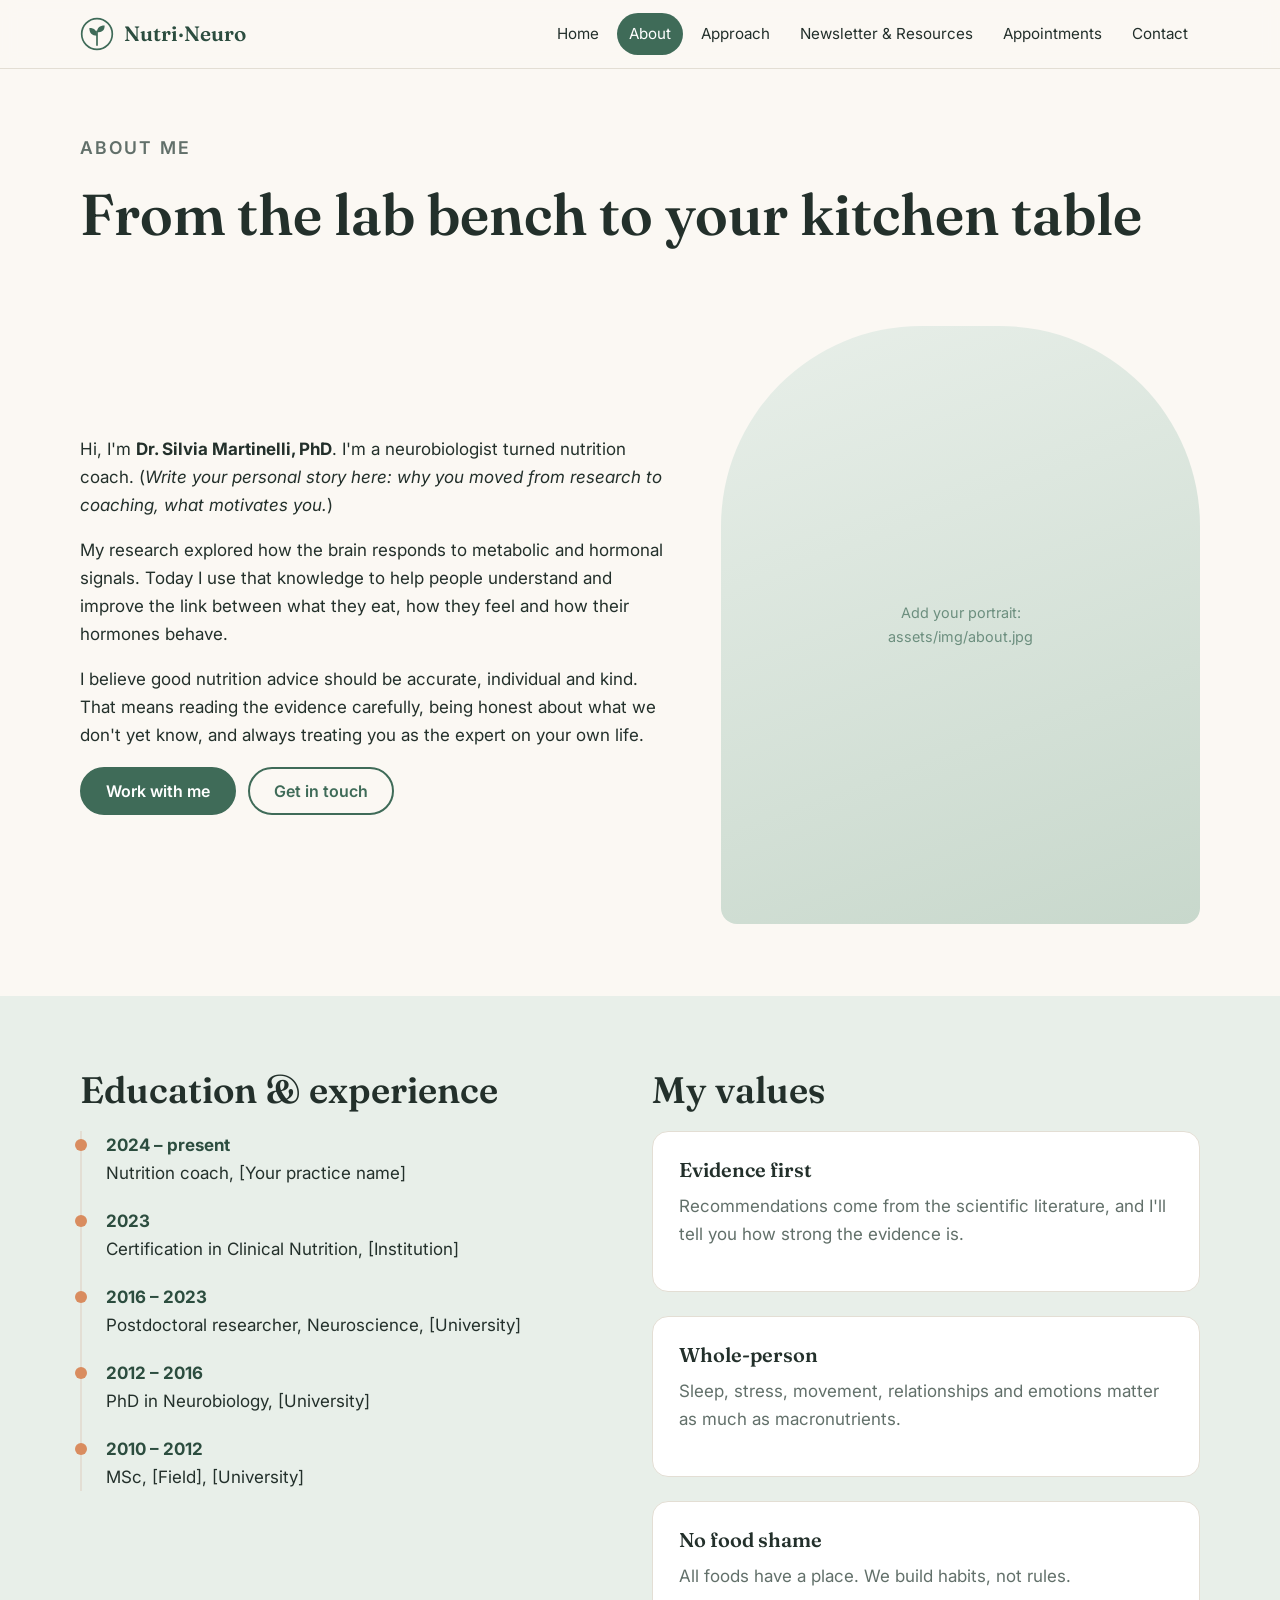
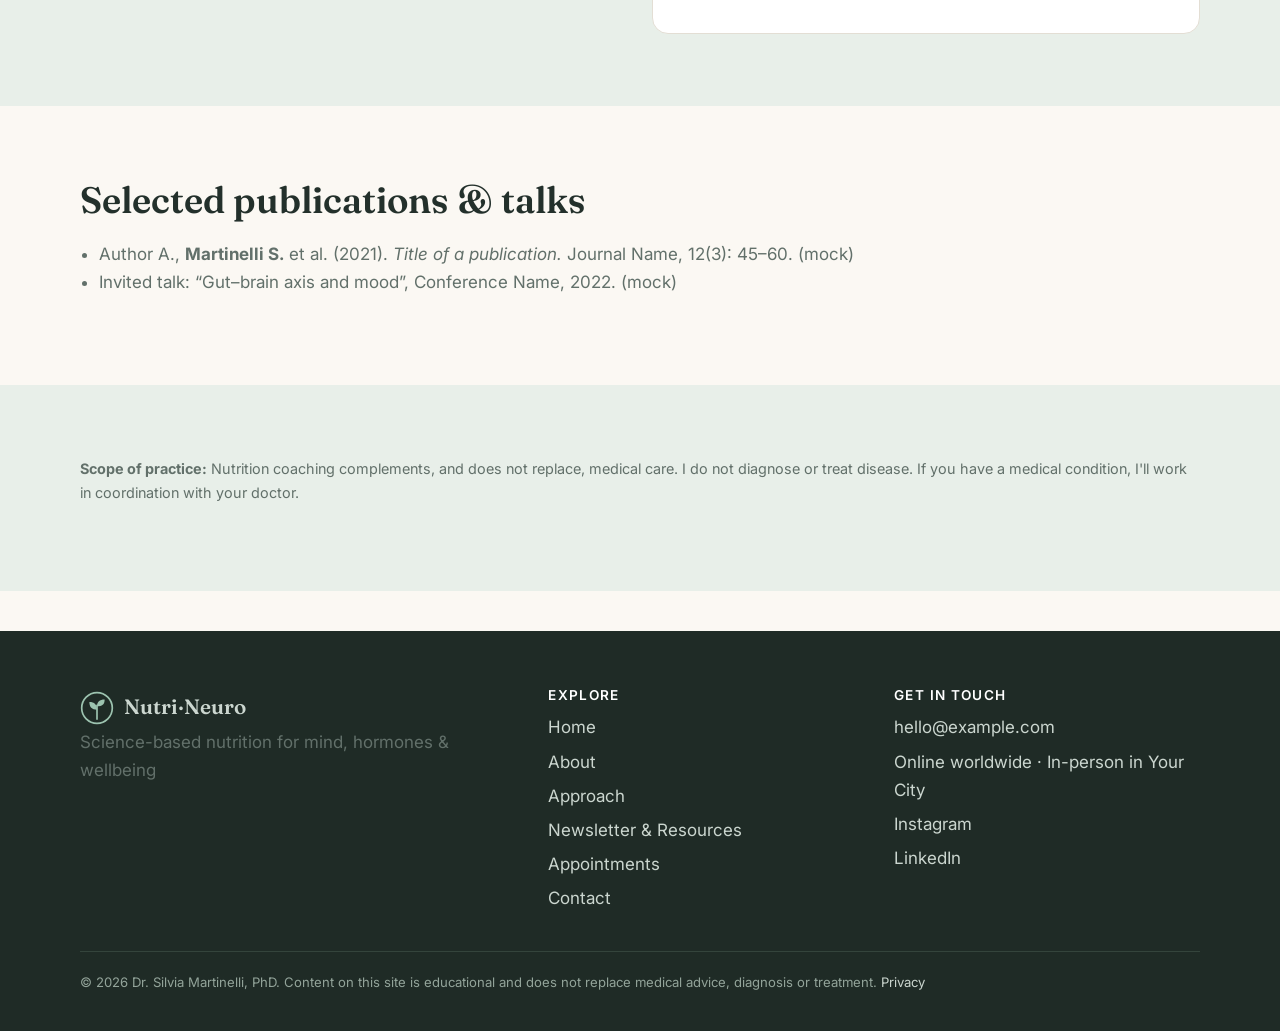
==== about.html @ 39a1ca8b "Add files via upload" ====
<!doctype html>
<html lang="en">
<head>
<meta charset="utf-8">
<meta name="viewport" content="width=device-width, initial-scale=1">
<title>About – Nutri·Neuro</title>
<meta name="description" content="Neurobiologist and nutrition coach: my story, training and philosophy.">
<link rel="preconnect" href="https://fonts.googleapis.com">
<link href="https://fonts.googleapis.com/css2?family=Fraunces:ital,opsz,wght@0,9..144,500;0,9..144,600;1,9..144,500&family=Inter:wght@400;500;600&display=swap" rel="stylesheet">
<link rel="stylesheet" href="assets/css/style.css">
</head>
<body>
<header id="site-header"></header>
<main>

<div class="container page-head"><p class="eyebrow">About me</p><h1>From the lab bench to your kitchen table</h1></div>
<section style="padding-top:24px"><div class="container split">
  <div>
    <p>Hi, I'm <strong data-site="coachName">Dr. Silvia Martinelli, PhD</strong>. I'm a neurobiologist turned nutrition coach. (<em>Write your personal story here: why you moved from research to coaching, what motivates you.</em>)</p>
    <p>My research explored how the brain responds to metabolic and hormonal signals. Today I use that knowledge to help people understand and improve the link between what they eat, how they feel and how their hormones behave.</p>
    <p>I believe good nutrition advice should be accurate, individual and kind. That means reading the evidence carefully, being honest about what we don't yet know, and always treating you as the expert on your own life.</p>
    <div class="btn-row"><a class="btn" href="appointments.html">Work with me</a><a class="btn ghost" href="contact.html">Get in touch</a></div>
  </div>
  <div class="photo"><span>Add your portrait:<br>assets/img/about.jpg</span></div>
</div></section>

<section class="alt"><div class="container grid g2">
  <div>
    <h2>Education &amp; experience</h2>
    <div class="timeline">
      <div><strong>2024 – present</strong><br>Nutrition coach, [Your practice name]</div>
      <div><strong>2023</strong><br>Certification in Clinical Nutrition, [Institution]</div>
      <div><strong>2016 – 2023</strong><br>Postdoctoral researcher, Neuroscience, [University]</div>
      <div><strong>2012 – 2016</strong><br>PhD in Neurobiology, [University]</div>
      <div><strong>2010 – 2012</strong><br>MSc, [Field], [University]</div>
    </div>
  </div>
  <div>
    <h2>My values</h2>
    <div class="grid">
      <div class="card"><h3>Evidence first</h3><p>Recommendations come from the scientific literature, and I'll tell you how strong the evidence is.</p></div>
      <div class="card"><h3>Whole-person</h3><p>Sleep, stress, movement, relationships and emotions matter as much as macronutrients.</p></div>
      <div class="card"><h3>No food shame</h3><p>All foods have a place. We build habits, not rules.</p></div>
    </div>
  </div>
</div></section>

<section><div class="container">
  <h2>Selected publications &amp; talks</h2>
  <ul class="list"><li>Author A., <strong>Martinelli S.</strong> et al. (2021). <em>Title of a publication.</em> Journal Name, 12(3): 45–60. (mock)</li>
  <li>Invited talk: “Gut–brain axis and mood”, Conference Name, 2022. (mock)</li></ul>
</div></section>
<section class="alt"><div class="container"><p class="muted small"><strong>Scope of practice:</strong> Nutrition coaching complements, and does not replace, medical care. I do not diagnose or treat disease. If you have a medical condition, I'll work in coordination with your doctor.</p></div></section>

</main>
<footer id="site-footer"></footer>
<script src="assets/js/config.js"></script>
<script src="assets/js/layout.js"></script>
</body>
</html>
---- assets/css/style.css ----
/* ---- Colours & fonts: change these variables to re-theme the whole site ---- */
:root {
  --bg: #fbf8f3;          /* warm cream */
  --surface: #ffffff;
  --ink: #23302b;         /* deep green-charcoal */
  --muted: #62706a;
  --primary: #3f6b58;     /* sage / forest green */
  --primary-dark: #2c4d3f;
  --accent: #d98c5f;      /* terracotta */
  --soft: #e8efe9;        /* pale sage */
  --line: #e3ded4;
  --radius: 16px;
  --serif: "Fraunces", Georgia, serif;
  --sans: "Inter", system-ui, -apple-system, "Segoe UI", sans-serif;
}
*, *::before, *::after { box-sizing: border-box; }
html { scroll-behavior: smooth; }
body { margin: 0; background: var(--bg); color: var(--ink); font: 17px/1.65 var(--sans); }
img { max-width: 100%; display: block; }
a { color: var(--primary); }
h1, h2, h3, h4 { font-family: var(--serif); line-height: 1.2; font-weight: 600; margin: 0 0 .5em; }
h1 { font-size: clamp(2.2rem, 5vw, 3.6rem); }
h2 { font-size: clamp(1.7rem, 3vw, 2.3rem); }
h3 { font-size: 1.25rem; }
p { margin: 0 0 1em; }
.container { width: min(1120px, 100% - 40px); margin-inline: auto; }
.muted { color: var(--muted); } .small { font-size: .9rem; }
.center { text-align: center; }
.eyebrow { text-transform: uppercase; letter-spacing: .12em; font-size: .78rem; color: var(--accent); font-weight: 600; }

/* Header */
header#site-header { position: sticky; top: 0; z-index: 20; background: rgba(251,248,243,.92); backdrop-filter: blur(8px); border-bottom: 1px solid var(--line); }
.header-inner { display: flex; align-items: center; justify-content: space-between; height: 68px; }
.brand { display: flex; align-items: center; gap: 10px; font-family: var(--serif); font-size: 1.3rem; font-weight: 600; color: var(--primary-dark); text-decoration: none; }
.logo-mark { width: 34px; height: 34px; color: var(--primary); }
.nav { display: flex; gap: 6px; }
.nav a { text-decoration: none; color: var(--ink); padding: 8px 12px; border-radius: 999px; font-size: .95rem; }
.nav a:hover { background: var(--soft); }
.nav a[aria-current="page"] { background: var(--primary); color: #fff; }
.menu-btn { display: none; background: none; border: 0; font-size: 1.6rem; cursor: pointer; color: var(--ink); }

/* Buttons */
.btn { display: inline-block; background: var(--primary); color: #fff; border: 2px solid var(--primary); padding: 12px 24px; border-radius: 999px; text-decoration: none; font: 600 1rem var(--sans); cursor: pointer; transition: .2s; }
.btn:hover { background: var(--primary-dark); border-color: var(--primary-dark); }
.btn.ghost { background: transparent; color: var(--primary); }
.btn.ghost:hover { background: var(--soft); }
.btn.small { padding: 7px 16px; font-size: .9rem; }
.btn-row { display: flex; gap: 12px; flex-wrap: wrap; margin-top: 8px; }

/* Sections */
section { padding: 72px 0; }
.alt { background: var(--soft); }
.grid { display: grid; gap: 24px; }
.g2 { grid-template-columns: repeat(2, 1fr); } .g3 { grid-template-columns: repeat(3, 1fr); } .g4 { grid-template-columns: repeat(4, 1fr); }
.split { display: grid; grid-template-columns: 1.1fr .9fr; gap: 56px; align-items: center; }
.page-head { padding: 64px 0 24px; } .page-head p { max-width: 640px; font-size: 1.1rem; color: var(--muted); }

/* Hero */
.hero { padding: 80px 0 72px; }
.hero p.lead { font-size: 1.2rem; color: var(--muted); max-width: 540px; }
.hero h1 em { color: var(--primary); font-style: italic; }
.photo { aspect-ratio: 4/5; border-radius: 200px 200px var(--radius) var(--radius); background: linear-gradient(160deg, var(--soft), #c8d8cc); display: grid; place-items: center; color: var(--primary); overflow: hidden; }
.photo img { width: 100%; height: 100%; object-fit: cover; }
.photo span { font-size: .9rem; padding: 20px; text-align: center; opacity: .7; }

/* Cards */
.card { background: var(--surface); border: 1px solid var(--line); border-radius: var(--radius); padding: 26px; display: flex; flex-direction: column; }
.card p { color: var(--muted); }
.card .actions { margin-top: auto; display: flex; gap: 8px; flex-wrap: wrap; padding-top: 12px; }
.card .icon { font-size: 1.8rem; margin-bottom: 8px; }
.meta { display: flex; justify-content: space-between; align-items: center; font-size: .82rem; color: var(--muted); margin-bottom: 10px; }
.tag { background: var(--soft); color: var(--primary-dark); padding: 3px 10px; border-radius: 999px; font-weight: 600; }
.price { font-family: var(--serif); font-size: 1.8rem; color: var(--primary-dark); }
.card ul, .list { padding-left: 1.1em; margin: 0 0 1em; color: var(--muted); }
.card.featured { border: 2px solid var(--primary); }

/* Stats & steps */
.stat { font-family: var(--serif); font-size: 2.6rem; color: var(--primary); line-height: 1; }
.steps { counter-reset: s; display: grid; gap: 20px; }
.step { position: relative; padding-left: 60px; }
.step::before { counter-increment: s; content: counter(s); position: absolute; left: 0; top: 0; width: 42px; height: 42px; border-radius: 50%; background: var(--primary); color: #fff; display: grid; place-items: center; font-family: var(--serif); font-size: 1.2rem; }
.quote { font-family: var(--serif); font-size: 1.25rem; font-style: italic; }
.quote cite { display: block; font: normal .9rem var(--sans); color: var(--muted); margin-top: 10px; }
.cta { background: var(--primary-dark); color: #fff; border-radius: 28px; padding: 56px; text-align: center; }
.cta .btn { background: #fff; color: var(--primary-dark); border-color: #fff; }
.timeline { border-left: 2px solid var(--line); padding-left: 24px; }
.timeline > div { margin-bottom: 20px; position: relative; }
.timeline > div::before { content: ""; position: absolute; left: -31px; top: 8px; width: 12px; height: 12px; border-radius: 50%; background: var(--accent); }
.timeline strong { color: var(--primary-dark); }

/* Forms */
form.form { display: grid; gap: 14px; }
label { font-weight: 600; font-size: .92rem; display: grid; gap: 6px; }
input, select, textarea { font: inherit; padding: 12px 14px; border: 1px solid var(--line); border-radius: 12px; background: #fff; color: var(--ink); width: 100%; }
input:focus, select:focus, textarea:focus, .chip:focus-visible, .btn:focus-visible { outline: 3px solid rgba(63,107,88,.35); outline-offset: 1px; }
.newsletter-form { display: flex; gap: 10px; flex-wrap: wrap; } .newsletter-form input { flex: 1; min-width: 220px; }
.form-msg { min-height: 1.4em; font-size: .92rem; color: var(--primary-dark); margin: 6px 0 0; }
.hp { position: absolute; left: -9999px; }

/* Content page */
.toolbar { display: flex; gap: 16px; flex-wrap: wrap; align-items: center; justify-content: space-between; margin-bottom: 28px; }
#filters { display: flex; gap: 8px; flex-wrap: wrap; }
.chip { border: 1px solid var(--line); background: #fff; padding: 7px 16px; border-radius: 999px; cursor: pointer; font: 500 .92rem var(--sans); color: var(--ink); }
.chip.active { background: var(--primary); border-color: var(--primary); color: #fff; }
#search { max-width: 260px; }
.modal { position: fixed; inset: 0; background: rgba(20,30,25,.6); z-index: 50; display: grid; place-items: center; padding: 20px; }
.modal[hidden] { display: none; }
.modal-box { background: #fff; width: min(900px, 100%); height: min(90vh, 900px); border-radius: var(--radius); display: flex; flex-direction: column; overflow: hidden; }
.modal-bar { display: flex; align-items: center; gap: 12px; padding: 12px 18px; border-bottom: 1px solid var(--line); }
.modal-bar h3 { margin: 0; flex: 1; font-size: 1.05rem; }
.modal-body { flex: 1; overflow: auto; } .modal-body iframe { width: 100%; height: 100%; border: 0; }
.prose { padding: 28px min(6vw, 48px); max-width: 720px; margin: auto; }
.prose h1 { font-size: 2rem; } .prose h2 { font-size: 1.5rem; margin-top: 1.4em; } .prose blockquote { border-left: 4px solid var(--accent); margin: 1em 0; padding-left: 16px; color: var(--muted); }
.embed { background: #fff; border: 1px solid var(--line); border-radius: var(--radius); overflow: hidden; }
.embed iframe { width: 100%; height: 720px; border: 0; }

/* Footer */
footer#site-footer { background: #1f2b26; color: #cbd6cf; padding: 56px 0 24px; margin-top: 40px; }
footer a, footer span { display: block; color: #cbd6cf; text-decoration: none; padding: 3px 0; } footer a:hover { color: #fff; }
footer .brand { color: #fff; } footer .logo-mark { color: #9cc3af; } footer h4 { color: #fff; font-family: var(--sans); font-size: .85rem; text-transform: uppercase; letter-spacing: .1em; }
.footer-grid { display: grid; grid-template-columns: 1.4fr 1fr 1fr; gap: 40px; }
.legal { border-top: 1px solid #34443c; margin-top: 36px; padding-top: 20px; font-size: .82rem; color: #93a49a; } .legal a { display: inline; color: #cbd6cf; }

@media (max-width: 860px) {
  .g2, .g3, .g4, .split, .footer-grid { grid-template-columns: 1fr; }
  .split { gap: 32px; } .photo { max-width: 340px; }
  .menu-btn { display: block; }
  .nav { display: none; position: absolute; top: 68px; left: 0; right: 0; flex-direction: column; background: var(--bg); padding: 12px 20px 20px; border-bottom: 1px solid var(--line); }
  .nav.open { display: flex; }
  section { padding: 52px 0; } .cta { padding: 36px 22px; }
}
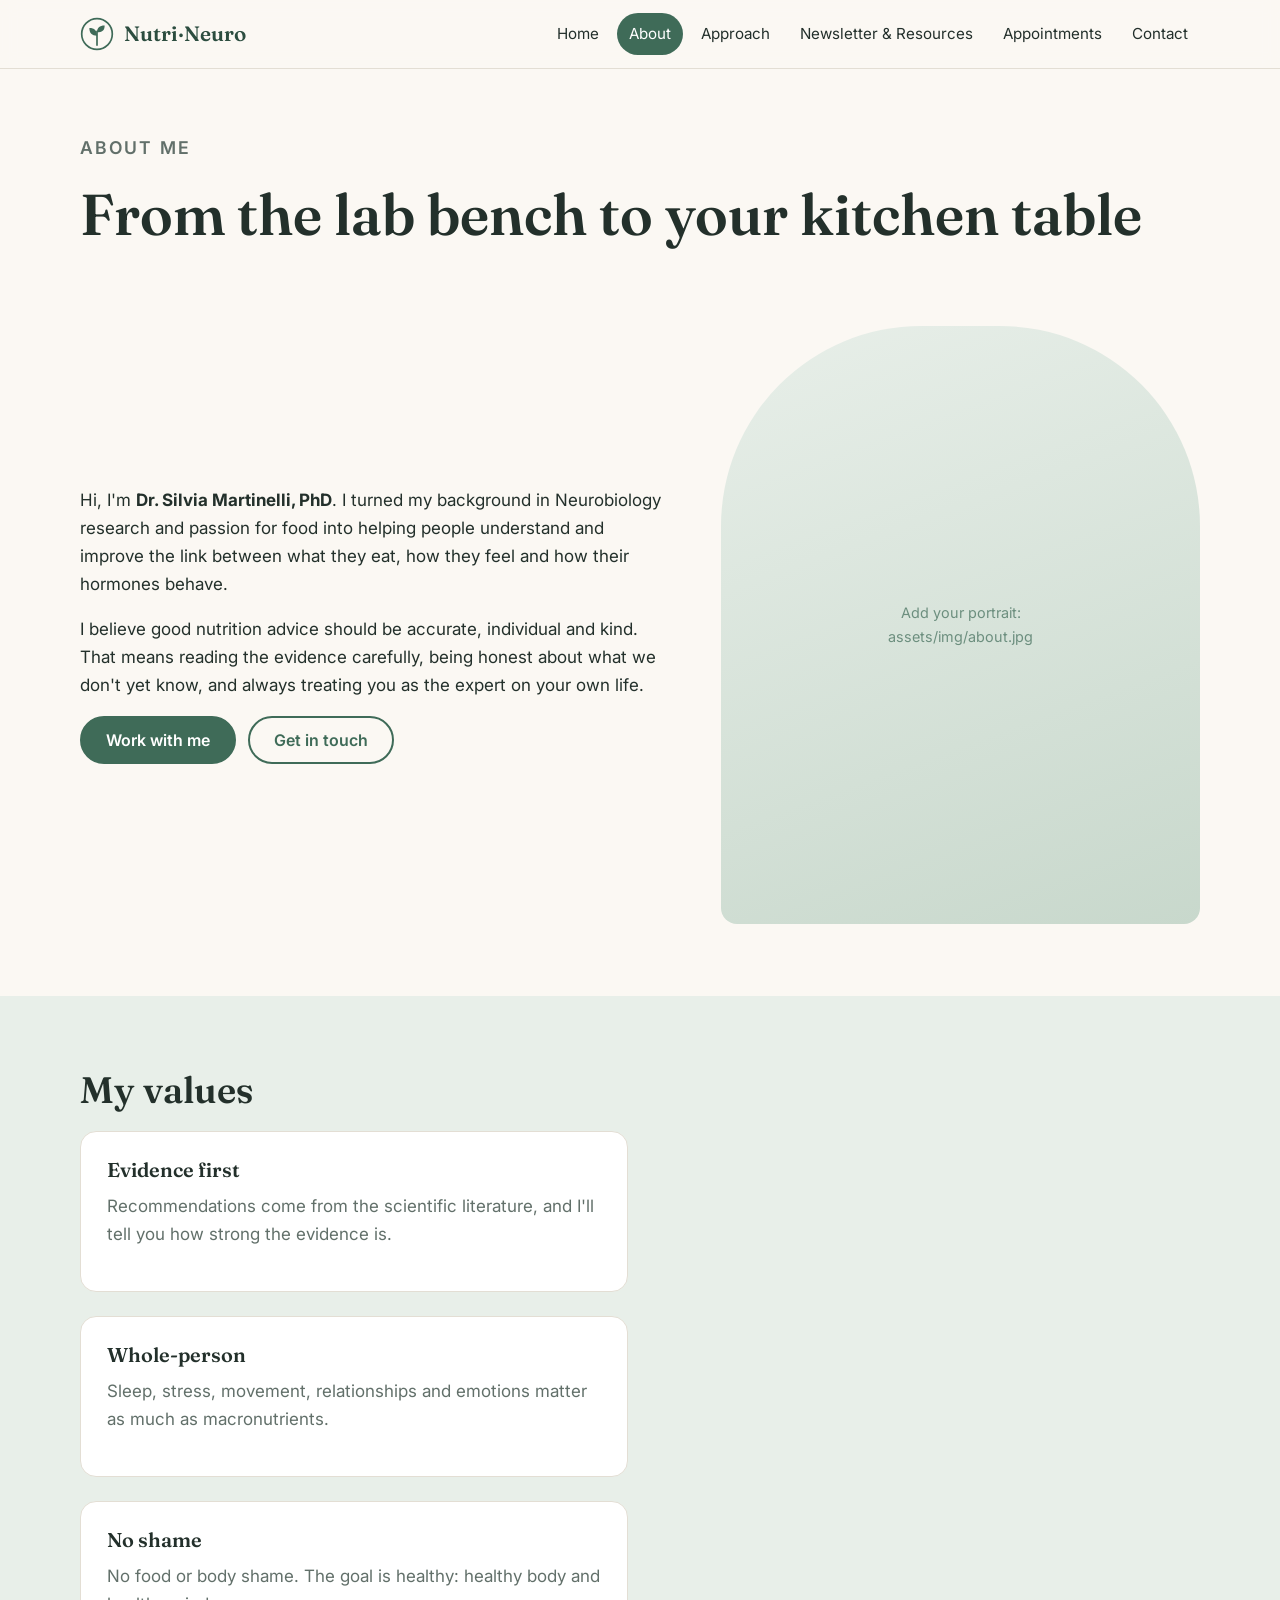
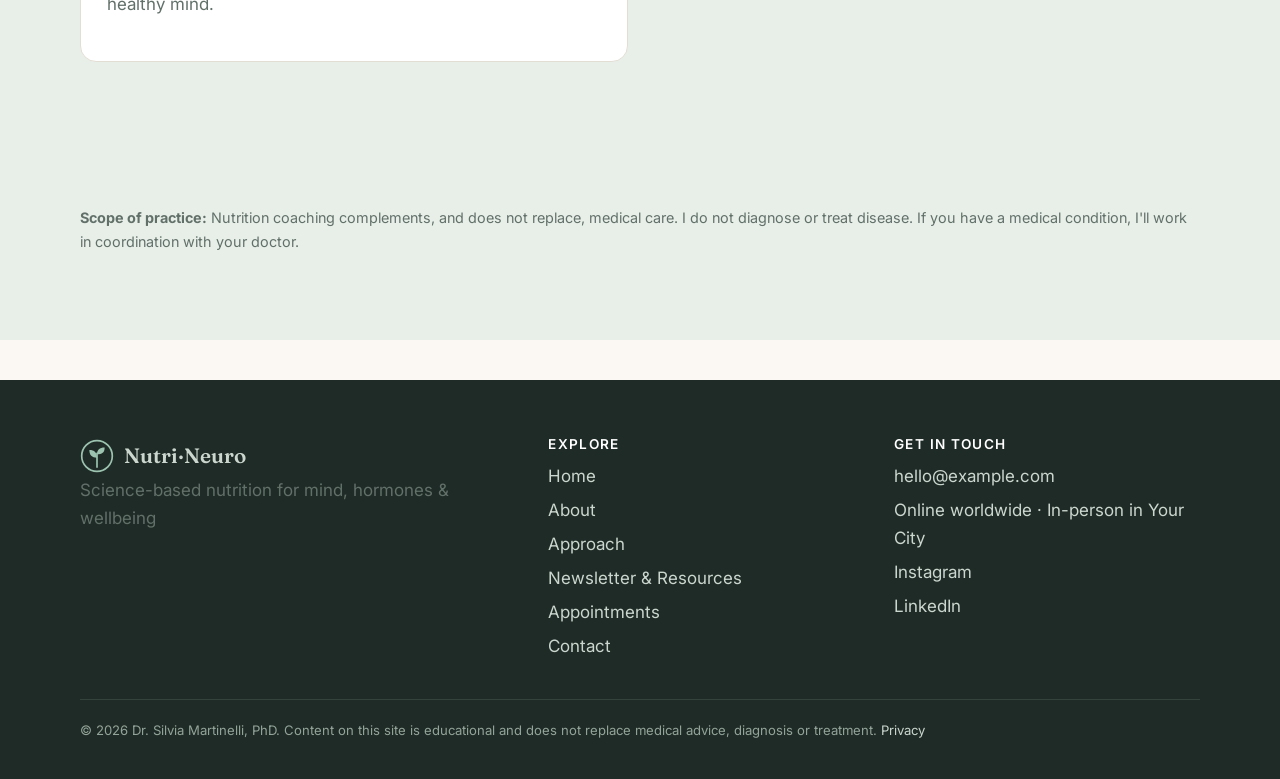
==== commit 709a605e: "Update about.html" ====
--- a/about.html
+++ b/about.html
@@ -3,7 +3,7 @@
 <head>
 <meta charset="utf-8">
 <meta name="viewport" content="width=device-width, initial-scale=1">
-<title>About – Nutri·Neuro</title>
+<title>About – Silvia Martinelli</title>
 <meta name="description" content="Neurobiologist and nutrition coach: my story, training and philosophy.">
 <link rel="preconnect" href="https://fonts.googleapis.com">
 <link href="https://fonts.googleapis.com/css2?family=Fraunces:ital,opsz,wght@0,9..144,500;0,9..144,600;1,9..144,500&family=Inter:wght@400;500;600&display=swap" rel="stylesheet">
@@ -16,8 +16,7 @@
 <div class="container page-head"><p class="eyebrow">About me</p><h1>From the lab bench to your kitchen table</h1></div>
 <section style="padding-top:24px"><div class="container split">
   <div>
-    <p>Hi, I'm <strong data-site="coachName">Dr. Silvia Martinelli, PhD</strong>. I'm a neurobiologist turned nutrition coach. (<em>Write your personal story here: why you moved from research to coaching, what motivates you.</em>)</p>
-    <p>My research explored how the brain responds to metabolic and hormonal signals. Today I use that knowledge to help people understand and improve the link between what they eat, how they feel and how their hormones behave.</p>
+    <p>Hi, I'm <strong data-site="coachName">Dr. Silvia Martinelli, PhD</strong>. I turned my background in Neurobiology research and passion for food into helping people understand and improve the link between what they eat, how they feel and how their hormones behave.</p>
     <p>I believe good nutrition advice should be accurate, individual and kind. That means reading the evidence carefully, being honest about what we don't yet know, and always treating you as the expert on your own life.</p>
     <div class="btn-row"><a class="btn" href="appointments.html">Work with me</a><a class="btn ghost" href="contact.html">Get in touch</a></div>
   </div>
@@ -25,31 +24,33 @@
 </div></section>
 
 <section class="alt"><div class="container grid g2">
-  <div>
-    <h2>Education &amp; experience</h2>
-    <div class="timeline">
-      <div><strong>2024 – present</strong><br>Nutrition coach, [Your practice name]</div>
-      <div><strong>2023</strong><br>Certification in Clinical Nutrition, [Institution]</div>
-      <div><strong>2016 – 2023</strong><br>Postdoctoral researcher, Neuroscience, [University]</div>
-      <div><strong>2012 – 2016</strong><br>PhD in Neurobiology, [University]</div>
-      <div><strong>2010 – 2012</strong><br>MSc, [Field], [University]</div>
-    </div>
-  </div>
+    
+  <!-- <div>
+      <h2>Education &amp; experience</h2>
+      <div class="timeline">
+        <div><strong>2024 – present</strong><br>Nutrition coach, [Your practice name]</div>
+        <div><strong>2023</strong><br>Certification in Clinical Nutrition, [Institution]</div>
+        <div><strong>2016 – 2023</strong><br>Postdoctoral researcher, Neuroscience, [University]</div>
+        <div><strong>2012 – 2016</strong><br>PhD in Neurobiology, [University]</div>
+        <div><strong>2010 – 2012</strong><br>MSc, [Field], [University]</div>
+      </div>
+    </div> -->
+  
   <div>
     <h2>My values</h2>
     <div class="grid">
       <div class="card"><h3>Evidence first</h3><p>Recommendations come from the scientific literature, and I'll tell you how strong the evidence is.</p></div>
       <div class="card"><h3>Whole-person</h3><p>Sleep, stress, movement, relationships and emotions matter as much as macronutrients.</p></div>
-      <div class="card"><h3>No food shame</h3><p>All foods have a place. We build habits, not rules.</p></div>
+      <div class="card"><h3>No shame</h3><p> No food or body shame. The goal is healthy: healthy body and healthy mind. </p></div>
     </div>
   </div>
 </div></section>
 
-<section><div class="container">
+<!-- <section><div class="container">
   <h2>Selected publications &amp; talks</h2>
   <ul class="list"><li>Author A., <strong>Martinelli S.</strong> et al. (2021). <em>Title of a publication.</em> Journal Name, 12(3): 45–60. (mock)</li>
   <li>Invited talk: “Gut–brain axis and mood”, Conference Name, 2022. (mock)</li></ul>
-</div></section>
+</div></section> -->
 <section class="alt"><div class="container"><p class="muted small"><strong>Scope of practice:</strong> Nutrition coaching complements, and does not replace, medical care. I do not diagnose or treat disease. If you have a medical condition, I'll work in coordination with your doctor.</p></div></section>
 
 </main>
